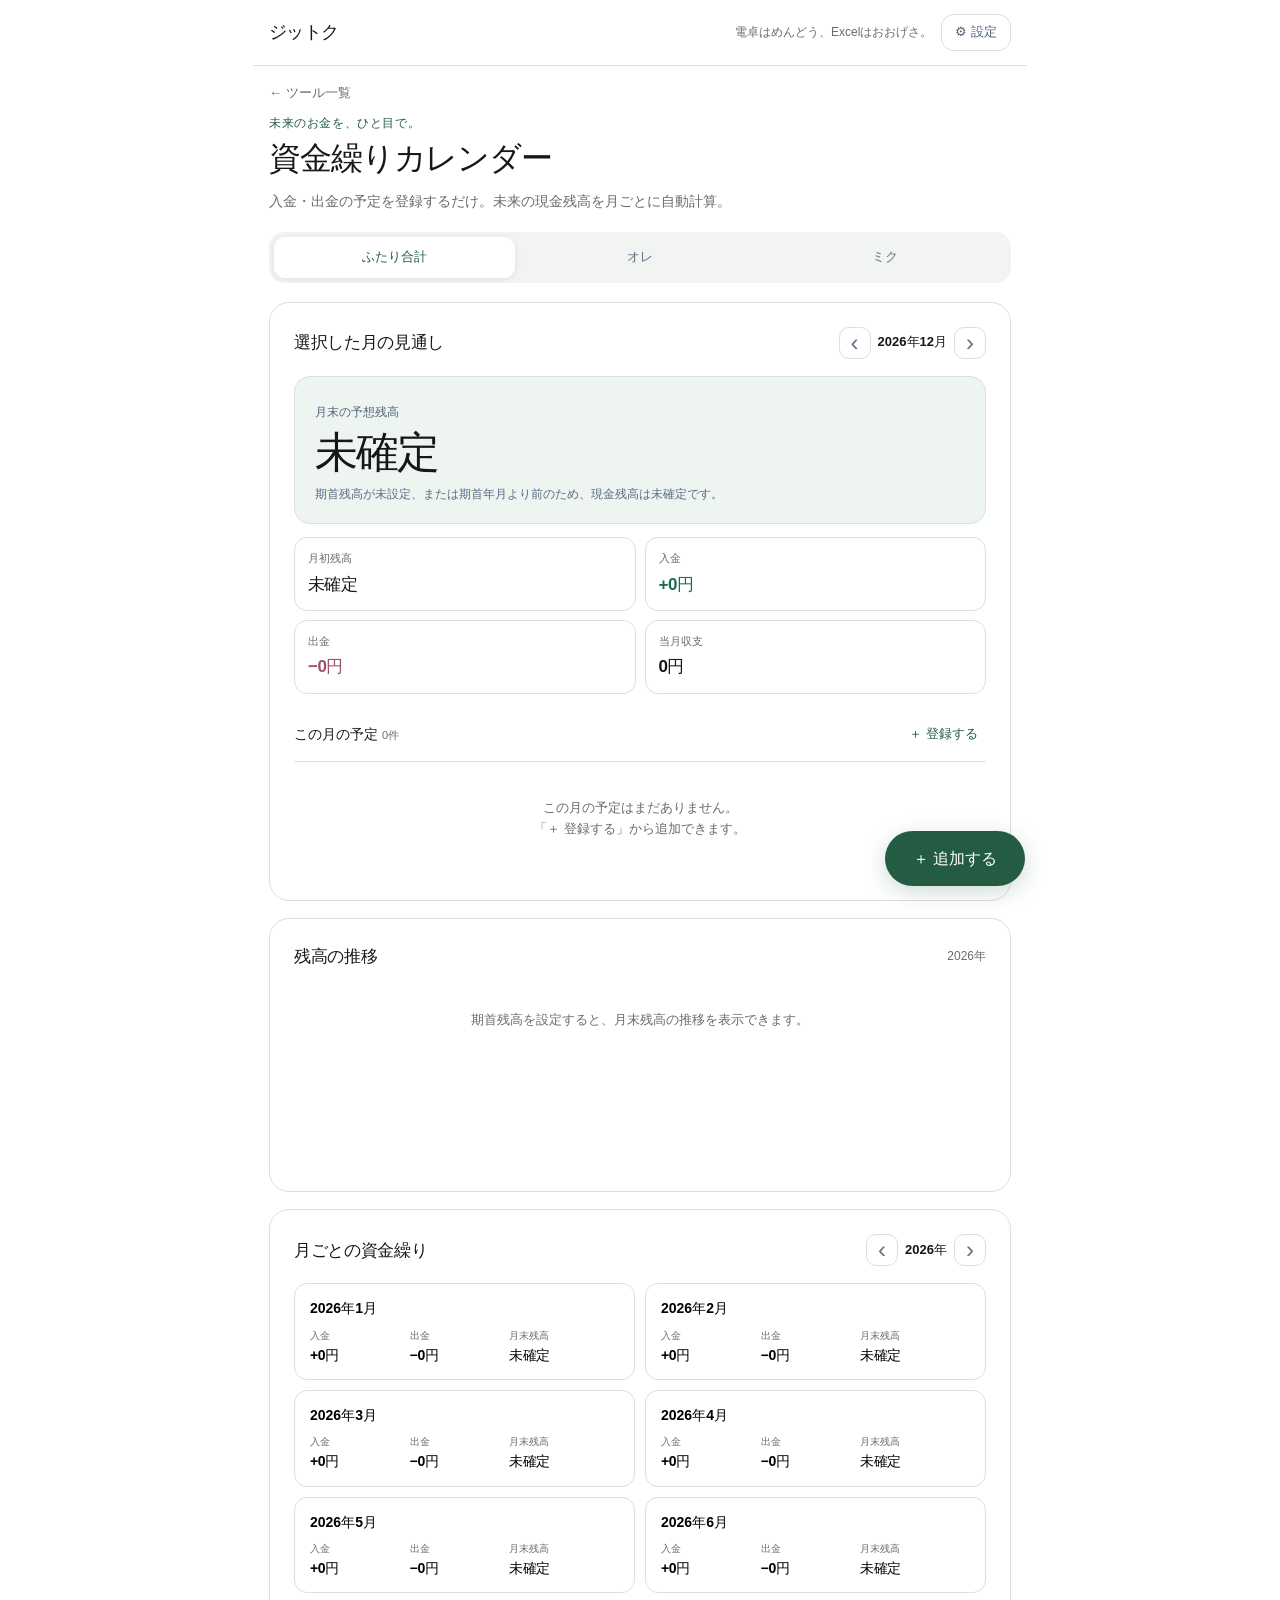
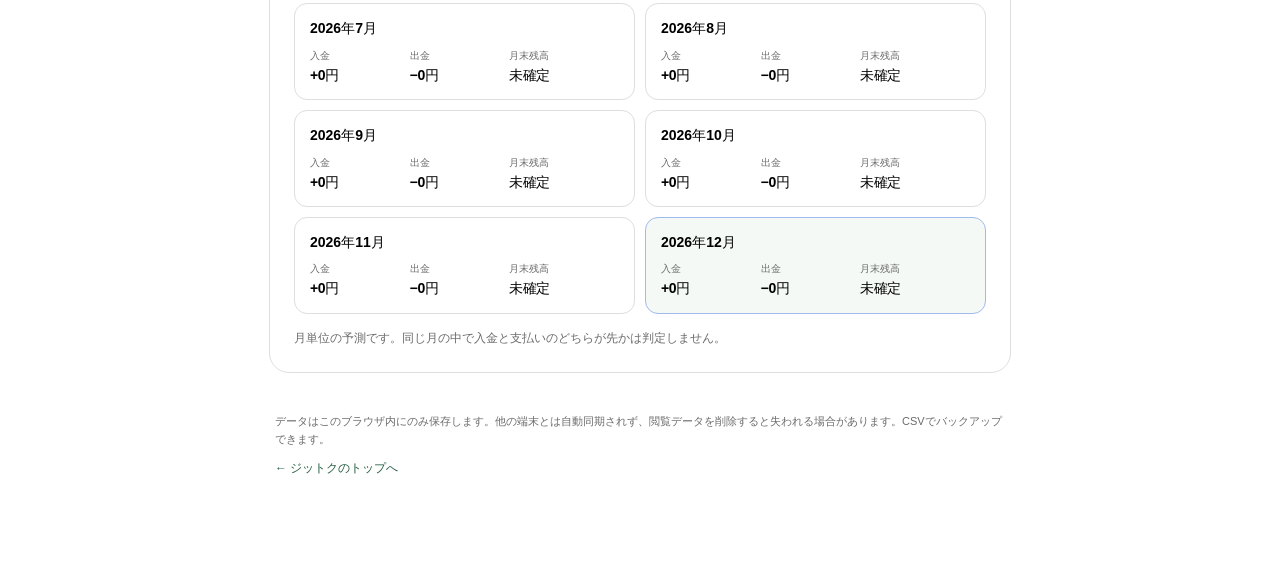
==== cashflow-calendar/index.html @ 723bfe19 "Add mobile-first monthly cashflow calendar with recurring entries and CSV backup" ====
<!doctype html>
<html lang="ja">
<head>
  <meta charset="utf-8">
  <meta name="viewport" content="width=device-width, initial-scale=1, viewport-fit=cover">
  <meta name="theme-color" content="#ffffff">
  <meta name="robots" content="index,follow">
  <meta name="description" content="入金・出金の予定を登録するだけ。未来の現金残高を月ごとに自動計算。">
  <title>資金繰りカレンダー | ジットク</title>
  <link rel="stylesheet" href="./assets/style.css">
  <script type="module" src="./src/app.mjs"></script>
</head>
<body>
  <div class="app-shell">
    <header class="header">
      <a class="brand" href="../" aria-label="ジットクのトップへ">ジットク</a>
      <div class="header-links"><span class="tagline">電卓はめんどう、Excelはおおげさ。</span><button class="subtle-button" type="button" id="open-settings" aria-label="設定とデータ管理を開く">⚙ 設定</button></div>
    </header>
    <main>
      <a class="back-to-tools" href="../">← ツール一覧</a>
      <div class="intro"><div class="eyebrow">未来のお金を、ひと目で。</div><h1>資金繰りカレンダー</h1><p>入金・出金の予定を登録するだけ。未来の現金残高を月ごとに自動計算。</p></div>
      <div class="scope-picker" role="group" aria-label="表示する対象者">
        <button type="button" class="scope active" data-scope="all" aria-pressed="true">ふたり合計</button>
        <button type="button" class="scope" data-scope="0" aria-pressed="false" id="scope-person-0">オレ</button>
        <button type="button" class="scope" data-scope="1" aria-pressed="false" id="scope-person-1">ミク</button>
      </div>
      <section class="section focus" aria-label="月別キャッシュフロー">
        <div class="section-heading"><h2>選択した月の見通し</h2><div class="month-nav"><button type="button" class="nav-icon" id="prev-month" aria-label="前月">‹</button><span id="focus-month-label" class="month-title">--</span><button type="button" class="nav-icon" id="next-month" aria-label="翌月">›</button></div></div>
        <div id="notice" aria-live="polite" class="notice" hidden></div>
        <div class="balance-card"><span class="small-label">月末の予想残高</span><div id="focus-closing" class="big-number">未確定</div><div id="focus-status" class="balance-message">期首残高を設定すると、ここに予測が表示されます。</div></div>
        <div class="stats-grid"><div class="stat"><span>月初残高</span><strong id="focus-opening">未確定</strong></div><div class="stat"><span>入金</span><strong id="focus-income" class="positive">0円</strong></div><div class="stat"><span>出金</span><strong id="focus-expense" class="expense">0円</strong></div><div class="stat"><span>当月収支</span><strong id="focus-net">0円</strong></div></div>
        <div class="entries-head"><h3>この月の予定 <small id="entry-count"></small></h3><button type="button" id="add-inline" class="inline-action">＋ 登録する</button></div>
        <div id="entry-list" class="entry-list"></div>
      </section>
      <section class="section chart-section" aria-labelledby="trend-title">
        <div class="section-heading"><h2 id="trend-title">残高の推移</h2><span id="chart-year" class="muted"></span></div>
        <div id="chart" class="chart" role="img" aria-label="月末残高の推移"></div>
        <div id="chart-message" class="chart-message"></div>
      </section>
      <section class="section" aria-labelledby="calendar-title">
        <div class="section-heading"><h2 id="calendar-title">月ごとの資金繰り</h2><div class="year-nav"><button type="button" class="nav-icon" id="prev-year" aria-label="前年">‹</button><span id="year-label">--年</span><button type="button" class="nav-icon" id="next-year" aria-label="翌年">›</button></div></div>
        <div id="calendar-list" class="calendar-list"></div>
        <p class="footnote">月単位の予測です。同じ月の中で入金と支払いのどちらが先かは判定しません。</p>
      </section>
      <footer class="footer"><p>データはこのブラウザ内にのみ保存します。他の端末とは自動同期されず、閲覧データを削除すると失われる場合があります。CSVでバックアップできます。</p><a href="../">← ジットクのトップへ</a></footer>
    </main>
  </div>
  <button id="add-fab" class="fab" type="button">＋ 追加する</button>

  <dialog id="entry-dialog" class="sheet" aria-labelledby="entry-dialog-title">
    <form id="entry-form" novalidate>
      <div class="dialog-head"><h2 id="entry-dialog-title">予定を追加</h2><button class="close" type="button" data-close="entry-dialog" aria-label="閉じる">✕</button></div>
      <div class="dialog-content">
        <label class="field-label">対象者</label><div class="toggle-group" role="group" aria-label="対象者"><button type="button" id="entry-person-0" class="toggle selected" data-person="0">オレ</button><button type="button" id="entry-person-1" class="toggle" data-person="1">ミク</button></div>
        <label class="field-label">入金・出金</label><div class="toggle-group" role="group" aria-label="入金または出金"><button type="button" class="toggle selected" data-sign="+">＋ 入金</button><button type="button" class="toggle" data-sign="-">－ 出金</button></div>
        <label class="field-label" for="entry-amount">金額</label><div class="money-input"><input id="entry-amount" name="amount" type="text" inputmode="numeric" autocomplete="off" placeholder="300000" required aria-describedby="amount-hint"><span>円</span></div><div class="hint" id="amount-hint">円単位で入力（カンマなしでもOK）</div>
        <label class="field-label" for="entry-name">名称</label><input id="entry-name" name="name" type="text" maxlength="100" placeholder="給与、家賃、式場代など" autocomplete="off" required>
        <label class="field-label" for="entry-month">開始年月</label><input id="entry-month" name="month" type="month" required>
        <div class="repeat-switch"><div><strong>毎月繰り返す</strong><div class="hint">給与や家賃などに</div></div><label class="switch"><input id="entry-repeat" type="checkbox"><span class="switch-track"></span></label></div>
        <div id="repeat-end-field" hidden><label class="field-label" for="entry-end">終了年月</label><input type="month" id="entry-end" name="end"></div>
        <p id="entry-error" class="form-error" role="alert" hidden></p>
      </div>
      <div class="dialog-foot"><button id="entry-delete" type="button" class="danger-link" hidden>削除</button><button type="submit" class="primary">登録する</button></div>
    </form>
  </dialog>

  <dialog id="settings-dialog" class="sheet" aria-labelledby="settings-dialog-title">
    <form id="settings-form" novalidate>
      <div class="dialog-head"><h2 id="settings-dialog-title">設定・データ管理</h2><button class="close" type="button" data-close="settings-dialog" aria-label="閉じる">✕</button></div>
      <div class="dialog-content">
        <h3 class="settings-heading">対象者の名前</h3><div class="two-cols"><div><label class="field-label" for="setting-name-0">対象者 1</label><input id="setting-name-0" maxlength="30" required></div><div><label class="field-label" for="setting-name-1">対象者 2</label><input id="setting-name-1" maxlength="30" required></div></div>
        <h3 class="settings-heading">期首現金残高</h3><p class="hint">その月の取引が始まる前にある現金残高です。未入力でも収支は計算できます。</p>
        <div class="opening-row"><h4 id="setting-person-title-0">オレ</h4><div class="two-cols"><div><label class="field-label" for="setting-month-0">期首年月</label><input id="setting-month-0" type="month"></div><div><label class="field-label" for="setting-amount-0">期首残高（円）</label><input id="setting-amount-0" type="text" inputmode="numeric" placeholder="例：500000"></div></div></div>
        <div class="opening-row"><h4 id="setting-person-title-1">ミク</h4><div class="two-cols"><div><label class="field-label" for="setting-month-1">期首年月</label><input id="setting-month-1" type="month"></div><div><label class="field-label" for="setting-amount-1">期首残高（円）</label><input id="setting-amount-1" type="text" inputmode="numeric" placeholder="例：200000"></div></div></div>
        <p id="settings-error" class="form-error" role="alert" hidden></p>
        <h3 class="settings-heading">バックアップ</h3><div class="data-actions"><button id="export-btn" type="button" class="outline-button">CSVを書き出す</button><button id="import-btn" type="button" class="outline-button">CSVを読み込む</button><input id="import-file" type="file" accept=".csv,text/csv" hidden></div><p class="hint">書き出したCSVには定期設定・期首残高・名前も含まれます。取り込み時は既存データを置き換えます。</p>
        <button id="clear-all" type="button" class="danger-link clear-all">すべてのデータを削除</button>
      </div>
      <div class="dialog-foot"><button class="primary" type="submit">設定を保存</button></div>
    </form>
  </dialog>
  <div id="toast" class="toast" role="status" aria-live="polite" hidden></div>
</body>
</html>
---- cashflow-calendar/assets/style.css ----
:root{color-scheme:light;--bg:#fff;--paper:#fff;--ink:#171717;--muted:#6b6b6b;--line:#dedede;--brand:#245c43;--blue:#eef5f0;--green:#176d56;--red:#c03942;--redbg:#fff1f0;--shadow:0 5px 20px rgba(25,42,76,.045);font-family:-apple-system,BlinkMacSystemFont,"Hiragino Kaku Gothic ProN","Noto Sans JP",Meiryo,sans-serif;font-synthesis:none}*{box-sizing:border-box}html{scroll-behavior:smooth}body{margin:0;background:var(--bg);color:var(--ink);font-size:15px;line-height:1.6}button,input{font:inherit}button{cursor:pointer}button:focus-visible,input:focus-visible,a:focus-visible{outline:3px solid #9cb6ef;outline-offset:3px}button:disabled{opacity:.4;cursor:not-allowed}button,input{touch-action:manipulation}a{color:var(--brand);text-decoration:none}.app-shell{max-width:790px;margin:0 auto;padding:0 16px 112px}.header{display:flex;align-items:center;justify-content:space-between;padding:17px 0 12px}.brand{display:flex;align-items:center;gap:8px;color:var(--ink);font-weight:800;font-size:17px;letter-spacing:.035em}.brand-mark{background:var(--brand);color:#fff;display:inline-grid;place-items:center;border-radius:11px;width:31px;height:31px;font-size:17px}.subtle-button{border:1px solid var(--line);background:var(--paper);color:#52617b;padding:7px 13px;border-radius:13px;font-size:13px}.intro{padding:15px 0 20px}.intro h1{font-size:clamp(23px,5vw,32px);letter-spacing:-.035em;line-height:1.3;margin:5px 0 10px}.intro p{font-size:14px;color:var(--muted);margin:0}.eyebrow{color:var(--brand);font-weight:800;font-size:12px;letter-spacing:.05em}.scope-picker{display:flex;gap:4px;background:#f2f4f2;padding:5px;border-radius:15px;margin-bottom:19px}.scope{flex:1;min-width:0;border:0;background:transparent;color:#657086;border-radius:11px;padding:10px 4px;font-size:13px;font-weight:700}.scope.active{background:#fff;box-shadow:0 1px 6px rgba(30,55,85,.10);color:var(--brand)}.section{background:var(--paper);border:1px solid var(--line);border-radius:20px;padding:20px;margin-bottom:17px;box-shadow:var(--shadow)}.section-heading{display:flex;align-items:center;justify-content:space-between;gap:7px;margin-bottom:17px}.section h2{margin:0;font-size:17px;font-weight:800;letter-spacing:-.02em}.section h3{margin:0;font-size:14px}.month-nav,.year-nav{display:flex;align-items:center;gap:7px;white-space:nowrap}.month-title,.year-nav>span{font-size:13px;font-weight:800;font-variant-numeric:tabular-nums}.nav-icon{border:1px solid var(--line);border-radius:10px;background:#fff;width:32px;height:32px;display:grid;place-items:center;font-size:24px;color:#637185;line-height:1}.balance-card{background:#eef5f0;border-radius:16px;padding:22px 20px 19px;margin-bottom:13px;min-height:142px}.balance-card.negative{background:var(--redbg)}.balance-card.negative .big-number{color:var(--red)}.small-label{font-size:12px;color:#51647e;font-weight:700}.big-number{font-size:clamp(30px,6.8vw,43px);font-weight:850;letter-spacing:-.045em;line-height:1.35;overflow-wrap:anywhere;font-variant-numeric:tabular-nums}.balance-message{font-size:12px;color:#5a6a85;margin-top:4px}.balance-card.negative .balance-message{color:#a83c42}.stats-grid{display:grid;grid-template-columns:repeat(2,1fr);gap:9px;margin-bottom:20px}.stat{border:1px solid var(--line);border-radius:13px;padding:12px 13px;min-width:0}.stat span{display:block;color:var(--muted);font-size:11px;margin-bottom:3px}.stat strong{font-weight:800;font-size:17px;letter-spacing:-.03em;overflow-wrap:anywhere;font-variant-numeric:tabular-nums}.positive{color:var(--green)}.expense{color:#9a5264}.entries-head{display:flex;justify-content:space-between;align-items:center;padding:2px 0 9px;border-bottom:1px solid var(--line)}.entries-head small{font-size:11px;font-weight:400;color:var(--muted)}.inline-action{border:0;background:none;color:var(--brand);font-size:13px;font-weight:800;padding:8px}.entry-item{display:flex;align-items:center;justify-content:space-between;gap:10px;width:100%;border:0;border-bottom:1px solid #eff2f6;background:#fff;text-align:left;padding:13px 2px;min-height:64px}.entry-item:last-child{border-bottom:0}.entry-main{display:block;min-width:0}.entry-title{display:block;font-weight:650;overflow-wrap:anywhere}.entry-meta{display:block;color:var(--muted);font-size:11px}.entry-amount{flex-shrink:0;font-weight:800;font-size:15px;font-variant-numeric:tabular-nums}.entry-amount.income{color:var(--green)}.entry-amount.out{color:var(--red)}.empty{text-align:center;padding:23px 5px;font-size:13px;color:var(--muted)}.muted{font-size:12px;color:var(--muted)}.chart{width:100%;min-height:180px}.chart svg{display:block;width:100%;height:auto;overflow:visible}.chart-message{color:var(--muted);font-size:12px}.chart-message.warning{color:var(--red);font-weight:800}.calendar-list{display:grid;grid-template-columns:1fr;gap:10px}.month-card{border:1px solid var(--line);background:#fff;border-radius:13px;padding:13px 15px;width:100%;text-align:left;min-width:0;display:block}.month-card.current{border-color:#a2b9ee;background:#f4f9f6}.month-card.shortage{border-color:#e3a4aa;background:var(--redbg)}.month-card-top{display:flex;align-items:center;justify-content:space-between;margin-bottom:8px}.month-card strong{font-size:14px}.shortage-flag{font-size:11px;color:var(--red);font-weight:800}.month-card-grid{display:grid;grid-template-columns:1fr 1fr 1.2fr;gap:8px}.month-card-grid span{font-size:10px;color:var(--muted);display:block}.month-card-grid b{display:block;font-size:13px;letter-spacing:-.025em;font-variant-numeric:tabular-nums;overflow-wrap:anywhere}.month-card.shortage .balance-amt{color:var(--red)}.footnote{font-size:11px;color:var(--muted);margin:15px 0 0}.footer{font-size:11px;color:var(--muted);padding:12px 6px}.footer a{font-size:12px}.fab{position:fixed;bottom:calc(14px + env(safe-area-inset-bottom));right:max(16px,calc((100vw - 770px)/2));background:var(--brand);color:#fff;border:none;border-radius:99px;min-height:55px;padding:0 28px;box-shadow:0 6px 22px rgba(36,92,67,.22);font-weight:800;font-size:16px;z-index:5}.notice{background:#fff3e4;border:1px solid #efcc91;border-radius:10px;padding:10px 12px;color:#815117;font-size:12px;margin-bottom:12px}.notice[hidden],.form-error[hidden],.toast[hidden],#repeat-end-field[hidden]{display:none!important}dialog{border:0;outline:0;padding:0;max-width:100%}dialog::backdrop{background:rgba(17,32,57,.52)}.sheet{width:min(520px,100%);max-height:min(91dvh,900px);border-radius:22px;box-shadow:0 15px 80px rgba(10,25,40,.2);overflow:hidden}.sheet form{display:flex;flex-direction:column;max-height:min(91dvh,900px)}.dialog-head,.dialog-foot{padding:16px 19px;background:#fff;flex-shrink:0}.dialog-head{display:flex;align-items:center;justify-content:space-between;border-bottom:1px solid var(--line)}.dialog-head h2{font-size:18px;margin:0}.close{border:none;background:#f1f3f8;border-radius:99px;width:33px;height:33px;color:#52627a}.dialog-content{padding:15px 19px 26px;overflow:auto;overscroll-behavior:contain}.field-label{display:block;font-size:12px;color:#56647e;font-weight:800;margin:13px 0 6px}.dialog-content> .field-label:first-child{margin-top:1px}input:not([type=checkbox]):not([type=file]){width:100%;border:1px solid #cfd7e4;border-radius:11px;min-height:47px;padding:10px 12px;background:#fff;color:var(--ink);font-size:16px;min-width:0}input:focus{border-color:var(--brand)}.toggle-group{display:flex;gap:8px}.toggle{flex:1;border:1px solid #dbe1ea;background:#fff;border-radius:11px;padding:11px;color:#58667b;font-weight:800}.toggle.selected{border-color:#92abe1;background:#eef5f0;color:var(--brand)}.money-input{position:relative}.money-input input{padding-right:40px!important}.money-input span{position:absolute;right:13px;top:10px;color:#8090a4}.hint{font-size:11px;color:#7d889c;margin:3px 0 6px}.repeat-switch{display:flex;align-items:center;justify-content:space-between;margin-top:18px;border-top:1px solid var(--line);padding-top:17px}.repeat-switch strong{font-size:14px}.switch{position:relative;display:inline-flex;align-items:center;cursor:pointer}.switch input{position:absolute;opacity:0;width:46px;height:26px}.switch-track{display:block;width:47px;height:28px;border-radius:99px;background:#bcc6d4;transition:.2s;position:relative}.switch-track:after{content:"";position:absolute;top:3px;left:3px;background:#fff;width:22px;height:22px;border-radius:50%;transition:.2s}.switch input:checked+.switch-track{background:var(--brand)}.switch input:checked+.switch-track:after{transform:translateX(19px)}.switch input:focus-visible+.switch-track{outline:3px solid #9cb6ef}.dialog-foot{border-top:1px solid var(--line);display:flex;gap:14px;align-items:center;justify-content:flex-end}.primary{min-height:48px;border:0;border-radius:12px;background:var(--brand);color:#fff;font-weight:800;padding:12px 24px;flex:1}.danger-link{background:none;border:0;padding:10px;color:var(--red);font-size:13px}.form-error{border:1px solid #f3b7b9;background:var(--redbg);color:#a82b36;border-radius:10px;padding:9px 10px;font-size:12px}.settings-heading{font-size:15px;margin:22px 0 8px;padding-bottom:6px;border-bottom:1px solid var(--line)}.settings-heading:first-child{margin-top:5px}.two-cols{display:grid;grid-template-columns:1fr 1fr;gap:10px}.opening-row{padding:10px 0 16px;border-bottom:1px solid var(--line)}.opening-row h4{margin:0;font-size:13px}.opening-row .field-label{font-size:11px}.data-actions{display:flex;gap:8px}.outline-button{flex:1;border:1px solid #c6d3e8;background:#f4f9f6;color:var(--brand);min-height:44px;border-radius:11px;font-size:12px;font-weight:700}.clear-all{margin:16px 0 0;border-top:1px solid var(--line);width:100%;text-align:left}.toast{position:fixed;bottom:calc(83px + env(safe-area-inset-bottom));left:50%;transform:translateX(-50%);z-index:30;background:#27384f;color:#fff;max-width:calc(100% - 30px);width:max-content;padding:11px 17px;border-radius:12px;box-shadow:0 8px 30px #17243d44;font-size:13px}.chart line{stroke:#e7ecf2;stroke-width:1}.chart text{font:11px -apple-system,BlinkMacSystemFont,sans-serif;fill:#78849a}.chart .path{stroke:var(--brand);stroke-width:2.8;fill:none;stroke-linecap:round;stroke-linejoin:round}.chart circle{fill:var(--brand)}.chart .zero{stroke:#c17e83;stroke-dasharray:4 3}.chart .neg-point{fill:var(--red)}@media(min-width:680px){.calendar-list{grid-template-columns:repeat(2,1fr)}.app-shell{padding:0 24px 90px}.section{padding:24px}.month-card-grid b{font-size:14px}.fab{right:max(24px,calc((100vw - 770px)/2))}}@media(max-width:540px){.sheet{position:fixed;inset:auto 0 0!important;margin:0;width:100%;border-radius:23px 23px 0 0;max-height:92dvh}.sheet form{max-height:92dvh}.sheet .dialog-foot{padding-bottom:calc(14px + env(safe-area-inset-bottom))}.section{padding:16px}.intro{padding-top:9px}.intro h1{font-size:24px}.data-actions{flex-wrap:wrap}.month-card-grid{gap:5px}.month-card-grid b{font-size:12px}}@media(prefers-reduced-motion:reduce){html{scroll-behavior:auto}.switch-track,.switch-track:after{transition:none}}

/* ジットク既存ページの配色・ヘッダーに合わせる */
.header{border-bottom:1px solid var(--line);margin:0 -16px;padding:14px 16px;min-height:58px}.brand-mark{display:none}.brand{font-size:18px;letter-spacing:-.04em}.header .tagline{font-size:12px;color:var(--muted);white-space:nowrap}.header-links{display:flex;align-items:center;gap:9px}.back-to-tools{display:inline-block;margin-top:17px;font-size:13px;color:var(--muted)}.intro{padding-top:10px}.balance-card{border:1px solid #d4e3da}.section{box-shadow:none}.footnote{font-size:12px}.fab{background:var(--brand)}@media(max-width:390px){.header .tagline{display:none}}
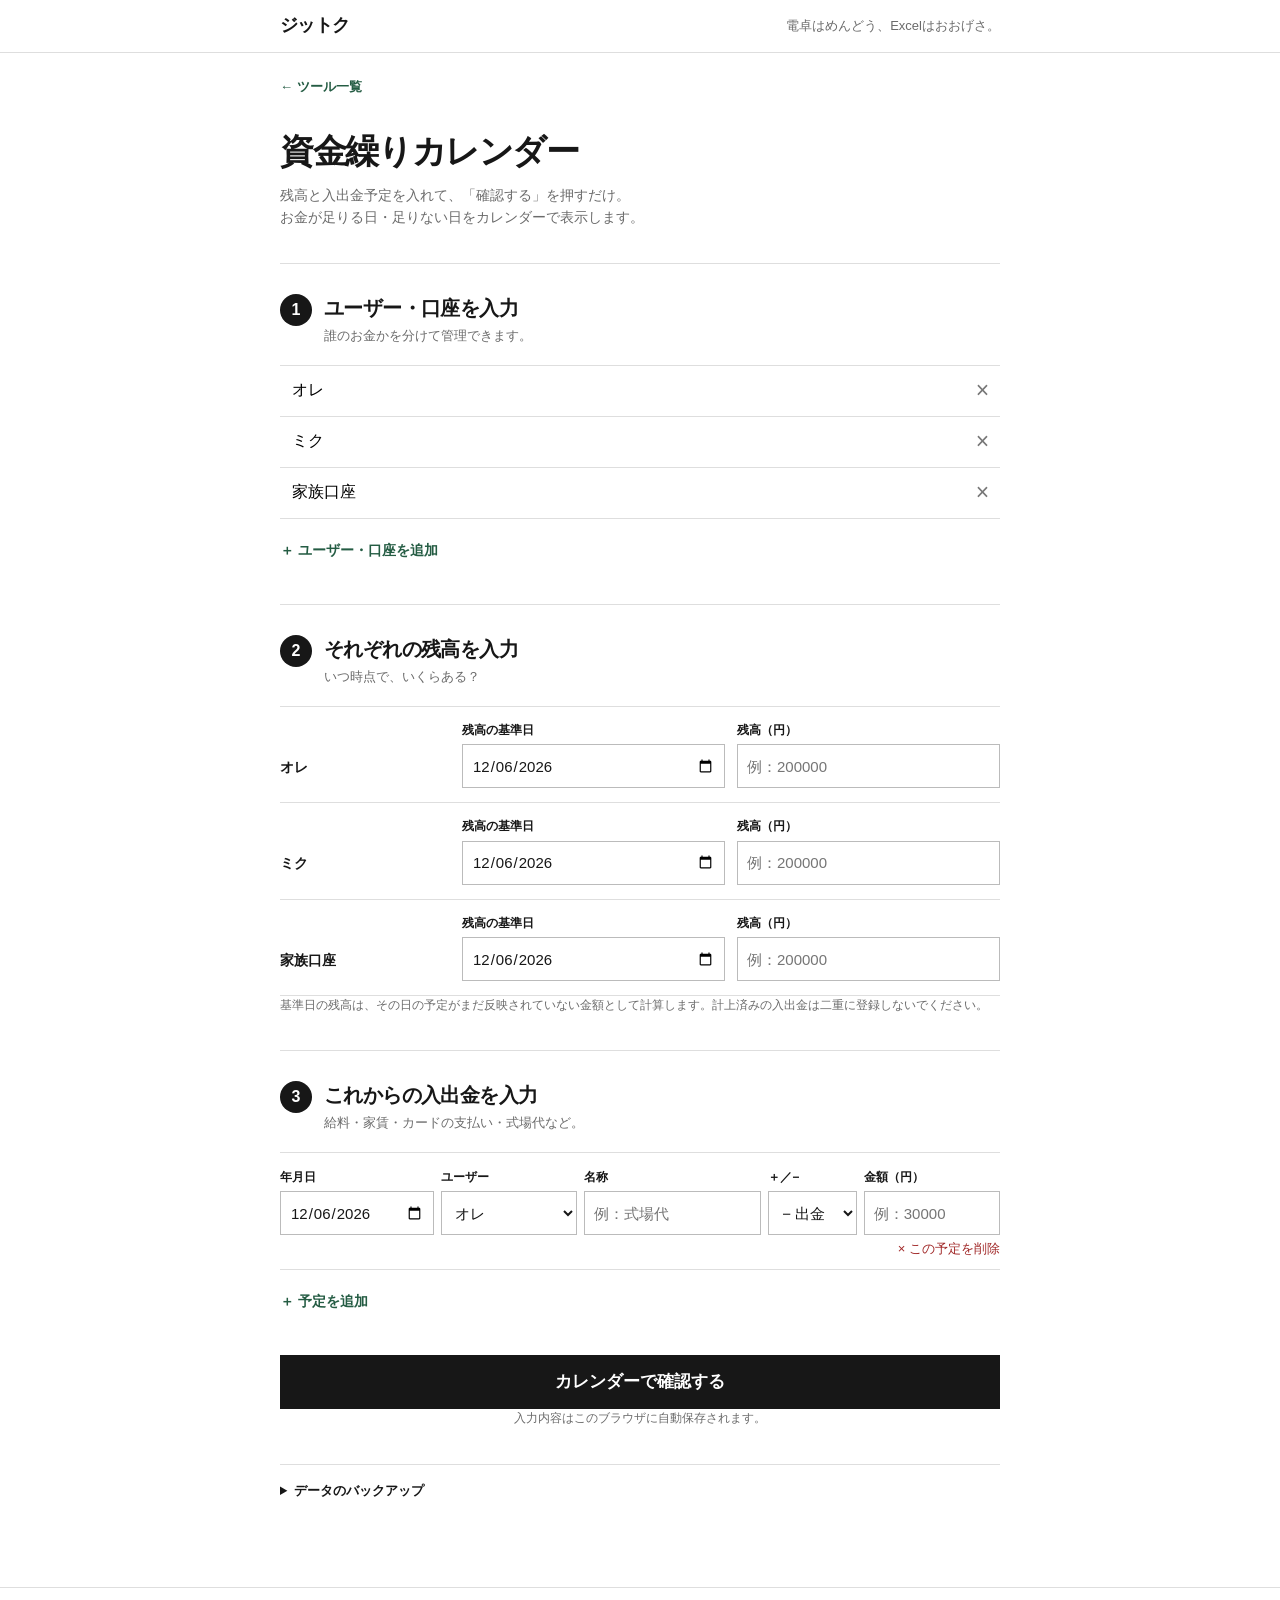
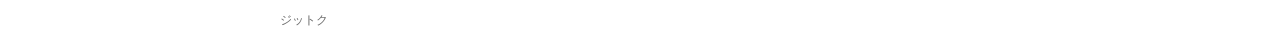
==== commit 73d1a0ab: "Simplify cashflow calendar into dated input form and daily balance calendar" ====
--- a/cashflow-calendar/index.html
+++ b/cashflow-calendar/index.html
@@ -2,83 +2,72 @@
 <html lang="ja">
 <head>
   <meta charset="utf-8">
-  <meta name="viewport" content="width=device-width, initial-scale=1, viewport-fit=cover">
+  <meta name="viewport" content="width=device-width,initial-scale=1,viewport-fit=cover">
   <meta name="theme-color" content="#ffffff">
   <meta name="robots" content="index,follow">
-  <meta name="description" content="入金・出金の予定を登録するだけ。未来の現金残高を月ごとに自動計算。">
-  <title>資金繰りカレンダー | ジットク</title>
+  <meta name="description" content="人・口座ごとの残高と入出金予定を入力するだけ。日付ごとの資金繰りをカレンダーで簡単に確認。">
+  <title>資金繰りカレンダー｜毎日の残高と不足額を確認｜ジットク</title>
+  <link rel="stylesheet" href="../styles.css">
   <link rel="stylesheet" href="./assets/style.css">
   <script type="module" src="./src/app.mjs"></script>
 </head>
 <body>
-  <div class="app-shell">
-    <header class="header">
-      <a class="brand" href="../" aria-label="ジットクのトップへ">ジットク</a>
-      <div class="header-links"><span class="tagline">電卓はめんどう、Excelはおおげさ。</span><button class="subtle-button" type="button" id="open-settings" aria-label="設定とデータ管理を開く">⚙ 設定</button></div>
-    </header>
-    <main>
-      <a class="back-to-tools" href="../">← ツール一覧</a>
-      <div class="intro"><div class="eyebrow">未来のお金を、ひと目で。</div><h1>資金繰りカレンダー</h1><p>入金・出金の予定を登録するだけ。未来の現金残高を月ごとに自動計算。</p></div>
-      <div class="scope-picker" role="group" aria-label="表示する対象者">
-        <button type="button" class="scope active" data-scope="all" aria-pressed="true">ふたり合計</button>
-        <button type="button" class="scope" data-scope="0" aria-pressed="false" id="scope-person-0">オレ</button>
-        <button type="button" class="scope" data-scope="1" aria-pressed="false" id="scope-person-1">ミク</button>
+  <header><div class="wrap topbar"><a class="logo" href="../">ジットク</a><span>電卓はめんどう、Excelはおおげさ。</span></div></header>
+  <main class="wrap cc-page">
+    <a class="cc-back" href="../">← ツール一覧</a>
+    <div class="cc-intro">
+      <h1>資金繰りカレンダー</h1>
+      <p>残高と入出金予定を入れて、「確認する」を押すだけ。<br>お金が足りる日・足りない日をカレンダーで表示します。</p>
+    </div>
+
+    <form id="cc-form" novalidate>
+      <section class="cc-section" aria-labelledby="cc-heading-users">
+        <div class="cc-heading"><span class="cc-step" aria-hidden="true">1</span><div><h2 id="cc-heading-users">ユーザー・口座を入力</h2><p>誰のお金かを分けて管理できます。</p></div></div>
+        <div id="cc-accounts" class="cc-account-list"></div>
+        <button type="button" id="cc-add-account" class="cc-add">＋ ユーザー・口座を追加</button>
+      </section>
+
+      <section class="cc-section" aria-labelledby="cc-heading-opening">
+        <div class="cc-heading"><span class="cc-step" aria-hidden="true">2</span><div><h2 id="cc-heading-opening">それぞれの残高を入力</h2><p>いつ時点で、いくらある？</p></div></div>
+        <div id="cc-opening" class="cc-opening-list"></div>
+        <p class="cc-hint">基準日の残高は、その日の予定がまだ反映されていない金額として計算します。計上済みの入出金は二重に登録しないでください。</p>
+      </section>
+
+      <section class="cc-section" aria-labelledby="cc-heading-entries">
+        <div class="cc-heading"><span class="cc-step" aria-hidden="true">3</span><div><h2 id="cc-heading-entries">これからの入出金を入力</h2><p>給料・家賃・カードの支払い・式場代など。</p></div></div>
+        <div id="cc-entries" class="cc-entries"></div>
+        <button type="button" id="cc-add-entry" class="cc-add">＋ 予定を追加</button>
+      </section>
+
+      <p id="cc-error" class="cc-error" role="alert" hidden></p>
+      <button id="cc-check" class="cc-submit" type="submit">カレンダーで確認する</button>
+      <p class="cc-save-hint">入力内容はこのブラウザに自動保存されます。</p>
+    </form>
+
+    <section id="cc-result" class="cc-result" aria-labelledby="cc-result-heading" hidden>
+      <div class="cc-result-heading"><span class="cc-step cc-step-result" aria-hidden="true">4</span><div><h2 id="cc-result-heading">日別の資金繰り</h2><p>日付を押すと、金額の詳細が見られます。</p></div></div>
+      <div class="cc-result-controls">
+        <label class="cc-scope-label"><span>表示対象</span><select id="cc-scope" aria-label="表示するユーザー・口座"><option value="all">全体合計</option></select></label>
+        <div class="cc-month-group" aria-label="表示する月">
+          <button type="button" id="cc-prev" aria-label="前の月">‹</button>
+          <input type="month" id="cc-month" aria-label="カレンダーの表示年月" min="1900-01" max="2200-12">
+          <button type="button" id="cc-next" aria-label="次の月">›</button>
+        </div>
       </div>
-      <section class="section focus" aria-label="月別キャッシュフロー">
-        <div class="section-heading"><h2>選択した月の見通し</h2><div class="month-nav"><button type="button" class="nav-icon" id="prev-month" aria-label="前月">‹</button><span id="focus-month-label" class="month-title">--</span><button type="button" class="nav-icon" id="next-month" aria-label="翌月">›</button></div></div>
-        <div id="notice" aria-live="polite" class="notice" hidden></div>
-        <div class="balance-card"><span class="small-label">月末の予想残高</span><div id="focus-closing" class="big-number">未確定</div><div id="focus-status" class="balance-message">期首残高を設定すると、ここに予測が表示されます。</div></div>
-        <div class="stats-grid"><div class="stat"><span>月初残高</span><strong id="focus-opening">未確定</strong></div><div class="stat"><span>入金</span><strong id="focus-income" class="positive">0円</strong></div><div class="stat"><span>出金</span><strong id="focus-expense" class="expense">0円</strong></div><div class="stat"><span>当月収支</span><strong id="focus-net">0円</strong></div></div>
-        <div class="entries-head"><h3>この月の予定 <small id="entry-count"></small></h3><button type="button" id="add-inline" class="inline-action">＋ 登録する</button></div>
-        <div id="entry-list" class="entry-list"></div>
-      </section>
-      <section class="section chart-section" aria-labelledby="trend-title">
-        <div class="section-heading"><h2 id="trend-title">残高の推移</h2><span id="chart-year" class="muted"></span></div>
-        <div id="chart" class="chart" role="img" aria-label="月末残高の推移"></div>
-        <div id="chart-message" class="chart-message"></div>
-      </section>
-      <section class="section" aria-labelledby="calendar-title">
-        <div class="section-heading"><h2 id="calendar-title">月ごとの資金繰り</h2><div class="year-nav"><button type="button" class="nav-icon" id="prev-year" aria-label="前年">‹</button><span id="year-label">--年</span><button type="button" class="nav-icon" id="next-year" aria-label="翌年">›</button></div></div>
-        <div id="calendar-list" class="calendar-list"></div>
-        <p class="footnote">月単位の予測です。同じ月の中で入金と支払いのどちらが先かは判定しません。</p>
-      </section>
-      <footer class="footer"><p>データはこのブラウザ内にのみ保存します。他の端末とは自動同期されず、閲覧データを削除すると失われる場合があります。CSVでバックアップできます。</p><a href="../">← ジットクのトップへ</a></footer>
-    </main>
-  </div>
-  <button id="add-fab" class="fab" type="button">＋ 追加する</button>
+      <div id="cc-month-message" class="cc-month-message" role="status" aria-live="polite"></div>
+      <div class="cc-weekdays" aria-hidden="true"><span>日</span><span>月</span><span>火</span><span>水</span><span>木</span><span>金</span><span>土</span></div>
+      <div id="cc-calendar" class="cc-calendar" role="group" aria-label="日別残高カレンダー"></div>
+      <p class="cc-hint cc-calendar-hint">緑＝残高0円以上／赤＝残高不足。カレンダー内の「万・億」表記は概算です。日付を押すと正確な金額が表示されます。</p>
+      <div id="cc-day-detail" class="cc-day-detail" aria-live="polite"></div>
+    </section>
 
-  <dialog id="entry-dialog" class="sheet" aria-labelledby="entry-dialog-title">
-    <form id="entry-form" novalidate>
-      <div class="dialog-head"><h2 id="entry-dialog-title">予定を追加</h2><button class="close" type="button" data-close="entry-dialog" aria-label="閉じる">✕</button></div>
-      <div class="dialog-content">
-        <label class="field-label">対象者</label><div class="toggle-group" role="group" aria-label="対象者"><button type="button" id="entry-person-0" class="toggle selected" data-person="0">オレ</button><button type="button" id="entry-person-1" class="toggle" data-person="1">ミク</button></div>
-        <label class="field-label">入金・出金</label><div class="toggle-group" role="group" aria-label="入金または出金"><button type="button" class="toggle selected" data-sign="+">＋ 入金</button><button type="button" class="toggle" data-sign="-">－ 出金</button></div>
-        <label class="field-label" for="entry-amount">金額</label><div class="money-input"><input id="entry-amount" name="amount" type="text" inputmode="numeric" autocomplete="off" placeholder="300000" required aria-describedby="amount-hint"><span>円</span></div><div class="hint" id="amount-hint">円単位で入力（カンマなしでもOK）</div>
-        <label class="field-label" for="entry-name">名称</label><input id="entry-name" name="name" type="text" maxlength="100" placeholder="給与、家賃、式場代など" autocomplete="off" required>
-        <label class="field-label" for="entry-month">開始年月</label><input id="entry-month" name="month" type="month" required>
-        <div class="repeat-switch"><div><strong>毎月繰り返す</strong><div class="hint">給与や家賃などに</div></div><label class="switch"><input id="entry-repeat" type="checkbox"><span class="switch-track"></span></label></div>
-        <div id="repeat-end-field" hidden><label class="field-label" for="entry-end">終了年月</label><input type="month" id="entry-end" name="end"></div>
-        <p id="entry-error" class="form-error" role="alert" hidden></p>
-      </div>
-      <div class="dialog-foot"><button id="entry-delete" type="button" class="danger-link" hidden>削除</button><button type="submit" class="primary">登録する</button></div>
-    </form>
-  </dialog>
-
-  <dialog id="settings-dialog" class="sheet" aria-labelledby="settings-dialog-title">
-    <form id="settings-form" novalidate>
-      <div class="dialog-head"><h2 id="settings-dialog-title">設定・データ管理</h2><button class="close" type="button" data-close="settings-dialog" aria-label="閉じる">✕</button></div>
-      <div class="dialog-content">
-        <h3 class="settings-heading">対象者の名前</h3><div class="two-cols"><div><label class="field-label" for="setting-name-0">対象者 1</label><input id="setting-name-0" maxlength="30" required></div><div><label class="field-label" for="setting-name-1">対象者 2</label><input id="setting-name-1" maxlength="30" required></div></div>
-        <h3 class="settings-heading">期首現金残高</h3><p class="hint">その月の取引が始まる前にある現金残高です。未入力でも収支は計算できます。</p>
-        <div class="opening-row"><h4 id="setting-person-title-0">オレ</h4><div class="two-cols"><div><label class="field-label" for="setting-month-0">期首年月</label><input id="setting-month-0" type="month"></div><div><label class="field-label" for="setting-amount-0">期首残高（円）</label><input id="setting-amount-0" type="text" inputmode="numeric" placeholder="例：500000"></div></div></div>
-        <div class="opening-row"><h4 id="setting-person-title-1">ミク</h4><div class="two-cols"><div><label class="field-label" for="setting-month-1">期首年月</label><input id="setting-month-1" type="month"></div><div><label class="field-label" for="setting-amount-1">期首残高（円）</label><input id="setting-amount-1" type="text" inputmode="numeric" placeholder="例：200000"></div></div></div>
-        <p id="settings-error" class="form-error" role="alert" hidden></p>
-        <h3 class="settings-heading">バックアップ</h3><div class="data-actions"><button id="export-btn" type="button" class="outline-button">CSVを書き出す</button><button id="import-btn" type="button" class="outline-button">CSVを読み込む</button><input id="import-file" type="file" accept=".csv,text/csv" hidden></div><p class="hint">書き出したCSVには定期設定・期首残高・名前も含まれます。取り込み時は既存データを置き換えます。</p>
-        <button id="clear-all" type="button" class="danger-link clear-all">すべてのデータを削除</button>
-      </div>
-      <div class="dialog-foot"><button class="primary" type="submit">設定を保存</button></div>
-    </form>
-  </dialog>
-  <div id="toast" class="toast" role="status" aria-live="polite" hidden></div>
+    <details class="cc-backup">
+      <summary>データのバックアップ</summary>
+      <p>この端末のブラウザに保存されます。他の端末とは自動同期されません。機種変更などに備えてバックアップしてください。前の月単位版のデータは、日付情報がないため自動移行せず、旧形式のままブラウザに残しています。</p>
+      <div class="cc-backup-actions"><button type="button" id="cc-export">データを書き出す</button><button type="button" id="cc-import">データを読み込む</button><input type="file" id="cc-import-file" accept=".json,application/json" hidden></div>
+      <p id="cc-backup-note" role="status" aria-live="polite"></p>
+    </details>
+  </main>
+  <footer><div class="wrap">ジットク</div></footer>
 </body>
 </html>
--- a/styles.css
+++ b/styles.css
@@ -0,0 +1,369 @@
+:root {
+  --text: #171717;
+  --sub: #6b6b6b;
+  --line: #dedede;
+  --bg: #fff;
+  --soft: #f7f7f7;
+  --accent: #245c43;
+}
+
+* { box-sizing: border-box; }
+html { width: 100%; overflow-x: hidden; }
+body { width: 100%; overflow-x: hidden; }
+img, svg { max-width: 100%; }
+input, select, button { min-width: 0; }
+body {
+  margin: 0;
+  color: var(--text);
+  background: var(--bg);
+  font-family: -apple-system, BlinkMacSystemFont, "Segoe UI", "Noto Sans JP", sans-serif;
+  line-height: 1.55;
+}
+button, input, select { font: inherit; }
+button { cursor: pointer; }
+a { color: inherit; }
+.wrap { width: min(720px, calc(100% - 32px)); max-width: 100%; margin: 0 auto; }
+
+header { border-bottom: 1px solid var(--line); }
+.topbar {
+  min-height: 52px;
+  display: flex;
+  align-items: center;
+  justify-content: space-between;
+  gap: 16px;
+  font-size: 13px;
+  color: var(--sub);
+}
+.logo { color: var(--text); font-size: 18px; font-weight: 800; text-decoration: none; letter-spacing: -.04em; }
+
+.intro { padding: 64px 0 54px; }
+h1, h2, h3, p { margin-top: 0; }
+.intro h1 {
+  margin-bottom: 14px;
+  font-size: clamp(36px, 8vw, 58px);
+  line-height: 1.1;
+  letter-spacing: -.055em;
+}
+.intro p { margin-bottom: 0; color: var(--sub); }
+
+.tools { padding-bottom: 72px; }
+h2 { margin-bottom: 14px; font-size: 20px; letter-spacing: -.03em; }
+.tool-search { display: block; margin-bottom: 10px; }
+.tool-search input,
+.text-input,
+select {
+  width: 100%;
+  height: 44px;
+  padding: 0 11px;
+  border: 1px solid #bbb;
+  border-radius: 0;
+  outline: 0;
+  background: #fff;
+}
+.tool-search input:focus,
+.text-input:focus,
+select:focus { border-color: var(--text); }
+.tool-list { border-top: 1px solid var(--line); }
+.tool-row {
+  min-height: 54px;
+  padding: 0 4px;
+  border-bottom: 1px solid var(--line);
+  display: flex;
+  align-items: center;
+  justify-content: space-between;
+  gap: 20px;
+  text-decoration: none;
+}
+a.tool-row:hover strong,
+a.tool-row.active strong { text-decoration: underline; text-underline-offset: 3px; }
+.tool-row span { color: var(--accent); font-size: 13px; }
+.tool-row[hidden] { display: none; }
+.tool-search-empty { margin: 12px 4px 0; color: var(--sub); font-size: 13px; }
+.sr-only {
+  position: absolute;
+  width: 1px;
+  height: 1px;
+  padding: 0;
+  margin: -1px;
+  overflow: hidden;
+  clip: rect(0, 0, 0, 0);
+  white-space: nowrap;
+  border: 0;
+}
+
+.calculator { padding: 56px 0 80px; border-top: 1px solid var(--line); }
+.calculator[hidden] { display: none; }
+.section-title { margin-bottom: 28px; }
+.section-title h2 { margin-bottom: 5px; font-size: 28px; }
+.section-title p { margin-bottom: 0; color: var(--sub); font-size: 14px; }
+
+form { margin: 0; }
+label > span, .ingredients-title { font-size: 13px; font-weight: 700; }
+label > span { display: block; margin-bottom: 6px; }
+.block-field { display: block; }
+.field-grid { display: grid; gap: 12px; margin-bottom: 8px; }
+.two-col { grid-template-columns: repeat(2, 1fr); }
+
+.servings {
+  display: grid;
+  grid-template-columns: 1fr auto 1fr;
+  align-items: end;
+  gap: 12px;
+}
+.unit-input {
+  height: 46px;
+  display: flex;
+  align-items: center;
+  border: 1px solid #bbb;
+  background: #fff;
+}
+.unit-input:focus-within { border-color: var(--text); }
+.unit-input input {
+  width: 100%;
+  min-width: 0;
+  height: 100%;
+  padding: 0 11px;
+  border: 0;
+  outline: 0;
+  background: transparent;
+}
+.unit-input span { padding-right: 11px; color: var(--sub); white-space: nowrap; }
+.to { padding-bottom: 12px; color: var(--sub); }
+
+.ingredients-title {
+  margin-top: 30px;
+  margin-bottom: 8px;
+  display: flex;
+  justify-content: space-between;
+  align-items: center;
+}
+.link-button, .copy {
+  border: 0;
+  padding: 0;
+  background: transparent;
+  color: var(--accent);
+  font-weight: 700;
+}
+.inline-action {
+  min-height: 32px;
+  display: flex;
+  align-items: center;
+  justify-content: space-between;
+  gap: 12px;
+}
+.inline-action .hint { margin: 0; }
+
+.ingredient-list { border-top: 1px solid var(--line); }
+.ingredient-row {
+  display: grid;
+  grid-template-columns: 1.6fr .7fr .7fr 34px;
+  border-bottom: 1px solid var(--line);
+}
+.ingredient-row input {
+  width: 100%;
+  height: 46px;
+  padding: 0 10px;
+  border: 0;
+  border-right: 1px solid var(--line);
+  border-radius: 0;
+  outline: 0;
+  background: transparent;
+}
+.ingredient-row input:focus { background: var(--soft); }
+.remove-row,
+.remove-party,
+.remove-cashflow {
+  border: 0;
+  background: transparent;
+  color: #999;
+  font-size: 20px;
+}
+.hint { margin: 8px 0 18px; color: var(--sub); font-size: 12px; }
+.submit {
+  width: 100%;
+  height: 48px;
+  border: 0;
+  background: var(--text);
+  color: #fff;
+  font-weight: 800;
+}
+.submit:hover { background: #000; }
+.submit:active { transform: translateY(1px); }
+
+.result { margin-top: 28px; padding-top: 28px; border-top: 2px solid var(--text); }
+.result h3 { margin-bottom: 12px; font-size: 18px; }
+.result-item {
+  min-height: 44px;
+  display: grid;
+  grid-template-columns: 1fr auto;
+  align-items: center;
+  gap: 16px;
+  border-bottom: 1px solid var(--line);
+}
+.result-item strong { font-variant-numeric: tabular-nums; }
+.result-actions { min-height: 42px; display: flex; align-items: center; gap: 14px; font-size: 12px; color: var(--accent); }
+.result-note { margin-top: 10px; }
+.answer-text { margin-bottom: 0; font-size: 18px; font-weight: 700; font-variant-numeric: tabular-nums; }
+.answer-big { margin-bottom: 4px; font-size: 32px; font-weight: 800; letter-spacing: -.03em; font-variant-numeric: tabular-nums; }
+.answer-detail { margin-bottom: 0; color: var(--sub); font-size: 13px; }
+
+.party-list { border-top: 1px solid var(--line); }
+.party-card { padding: 22px 0; border-bottom: 1px solid var(--line); }
+.party-card-head {
+  margin-bottom: 16px;
+  display: grid;
+  grid-template-columns: 1fr minmax(150px, 210px) 32px;
+  gap: 10px;
+  align-items: end;
+}
+.party-title {
+  align-self: center;
+  font-size: 18px;
+  letter-spacing: -.02em;
+}
+.party-card-head .remove-party { height: 46px; }
+.party-card-body {
+  display: grid;
+  grid-template-columns: 1.25fr .75fr;
+  gap: 18px;
+  align-items: start;
+}
+.field-label { display: block; margin-bottom: 6px; font-size: 13px; font-weight: 700; }
+.party-people { border-top: 1px solid var(--line); }
+.party-person-row {
+  display: grid;
+  grid-template-columns: minmax(0, 1fr) 34px;
+  border-bottom: 1px solid var(--line);
+}
+.party-person-row input {
+  width: 100%;
+  height: 42px;
+  padding: 0 9px;
+  border: 0;
+  border-right: 1px solid var(--line);
+  border-radius: 0;
+  outline: 0;
+  background: transparent;
+}
+.party-person-row input:focus { background: var(--soft); }
+.remove-person {
+  border: 0;
+  background: transparent;
+  color: #999;
+  font-size: 19px;
+}
+.add-person { margin-top: 8px; }
+.party-payer-field select { width: 100%; }
+.party-payer-field select:disabled { color: var(--sub); background: var(--soft); }
+.party-add-action {
+  min-height: 54px;
+  display: flex;
+  align-items: center;
+  justify-content: flex-end;
+}
+.split-hint { margin-top: 0; }
+
+.cashflow-table { border-top: 1px solid var(--line); }
+.cashflow-header,
+.cashflow-row {
+  display: grid;
+  grid-template-columns: 54px minmax(0, 1fr) 58px minmax(92px, .9fr) 32px;
+}
+.cashflow-header {
+  min-height: 30px;
+  align-items: center;
+  border-bottom: 1px solid var(--line);
+  color: var(--sub);
+  font-size: 11px;
+}
+.cashflow-header span { padding: 0 7px; }
+.cashflow-list { border: 0; }
+.cashflow-row { border-bottom: 1px solid var(--line); }
+.cashflow-row input,
+.cashflow-row select {
+  width: 100%;
+  min-width: 0;
+  height: 46px;
+  padding: 0 7px;
+  border: 0;
+  border-right: 1px solid var(--line);
+  border-radius: 0;
+  outline: 0;
+  background: transparent;
+}
+.cashflow-row input:focus,
+.cashflow-row select:focus { background: var(--soft); }
+.cash-day { text-align: center; font-variant-numeric: tabular-nums; }
+.cash-sign { text-align: center; font-weight: 800; }
+.cash-amount { font-variant-numeric: tabular-nums; }
+.cash-result-list { margin-top: 18px; border-top: 1px solid var(--line); }
+.cash-result-row {
+  min-height: 44px;
+  padding: 7px 0;
+  display: grid;
+  grid-template-columns: 70px 1fr auto;
+  align-items: center;
+  gap: 10px;
+  border-bottom: 1px solid var(--line);
+  font-size: 13px;
+}
+.cash-result-row strong { font-variant-numeric: tabular-nums; }
+.negative { font-weight: 800; }
+
+.work-fields {
+  display: grid;
+  grid-template-columns: repeat(3, 1fr);
+  gap: 12px;
+  margin-bottom: 18px;
+}
+
+footer { border-top: 1px solid var(--line); color: var(--sub); font-size: 12px; }
+footer .wrap { min-height: 64px; display: flex; align-items: center; }
+
+@media (max-width: 620px) {
+  .two-col { grid-template-columns: 1fr; }
+  .party-card-body { grid-template-columns: 1fr; }
+}
+
+@media (max-width: 520px) {
+  .wrap { width: calc(100% - 24px); }
+  .cashflow-header,
+  .cashflow-row { grid-template-columns: 40px minmax(0, 1fr) 48px 92px 28px; }
+  .cashflow-header span,
+  .cashflow-row input,
+  .cashflow-row select { padding-left: 5px; padding-right: 5px; }
+  .remove-cashflow { font-size: 18px; padding: 0; }
+
+  .topbar span { display: none; }
+  .intro { padding: 48px 0 44px; }
+  .tools { padding-bottom: 56px; }
+  .calculator { padding: 44px 0 64px; }
+  .ingredient-row { grid-template-columns: 1fr .65fr .65fr 32px; }
+  .work-fields { grid-template-columns: 1fr; }
+  .party-card-head { grid-template-columns: 1fr minmax(120px, 44%) 28px; }
+  .party-title { font-size: 17px; }
+  .party-card-head .unit-input { height: 44px; }
+  .cash-result-row { grid-template-columns: 58px 1fr; }
+  .cash-result-row strong { grid-column: 2; }
+}
+
+
+/* v0.5: tool pages */
+.tool-row.current strong { text-decoration: underline; text-underline-offset: 3px; }
+.tool-row.current span { color: var(--sub); }
+.tool-page { padding-bottom: 40px; }
+.tool-page .tools { padding-bottom: 34px; }
+.tool-page .calculator { padding-top: 44px; }
+.tool-page .calculator > .section-title h1 {
+  margin-bottom: 6px;
+  font-size: clamp(30px, 7vw, 42px);
+  line-height: 1.15;
+  letter-spacing: -.045em;
+}
+.tool-page .calculator > .section-title p { max-width: 620px; }
+.back-link { display: inline-block; margin-top: 28px; color: var(--sub); font-size: 13px; text-decoration: none; }
+.back-link:hover { text-decoration: underline; text-underline-offset: 3px; }
+.seo-copy { padding: 0 0 72px; color: var(--sub); font-size: 14px; }
+.seo-copy h2 { margin-bottom: 8px; color: var(--text); font-size: 16px; }
+.seo-copy p { margin-bottom: 8px; }
+.home-note { margin-top: 14px; color: var(--sub); font-size: 13px; }
--- a/cashflow-calendar/assets/style.css
+++ b/cashflow-calendar/assets/style.css
@@ -1,5 +1,92 @@
-
-:root{color-scheme:light;--bg:#fff;--paper:#fff;--ink:#171717;--muted:#6b6b6b;--line:#dedede;--brand:#245c43;--blue:#eef5f0;--green:#176d56;--red:#c03942;--redbg:#fff1f0;--shadow:0 5px 20px rgba(25,42,76,.045);font-family:-apple-system,BlinkMacSystemFont,"Hiragino Kaku Gothic ProN","Noto Sans JP",Meiryo,sans-serif;font-synthesis:none}*{box-sizing:border-box}html{scroll-behavior:smooth}body{margin:0;background:var(--bg);color:var(--ink);font-size:15px;line-height:1.6}button,input{font:inherit}button{cursor:pointer}button:focus-visible,input:focus-visible,a:focus-visible{outline:3px solid #9cb6ef;outline-offset:3px}button:disabled{opacity:.4;cursor:not-allowed}button,input{touch-action:manipulation}a{color:var(--brand);text-decoration:none}.app-shell{max-width:790px;margin:0 auto;padding:0 16px 112px}.header{display:flex;align-items:center;justify-content:space-between;padding:17px 0 12px}.brand{display:flex;align-items:center;gap:8px;color:var(--ink);font-weight:800;font-size:17px;letter-spacing:.035em}.brand-mark{background:var(--brand);color:#fff;display:inline-grid;place-items:center;border-radius:11px;width:31px;height:31px;font-size:17px}.subtle-button{border:1px solid var(--line);background:var(--paper);color:#52617b;padding:7px 13px;border-radius:13px;font-size:13px}.intro{padding:15px 0 20px}.intro h1{font-size:clamp(23px,5vw,32px);letter-spacing:-.035em;line-height:1.3;margin:5px 0 10px}.intro p{font-size:14px;color:var(--muted);margin:0}.eyebrow{color:var(--brand);font-weight:800;font-size:12px;letter-spacing:.05em}.scope-picker{display:flex;gap:4px;background:#f2f4f2;padding:5px;border-radius:15px;margin-bottom:19px}.scope{flex:1;min-width:0;border:0;background:transparent;color:#657086;border-radius:11px;padding:10px 4px;font-size:13px;font-weight:700}.scope.active{background:#fff;box-shadow:0 1px 6px rgba(30,55,85,.10);color:var(--brand)}.section{background:var(--paper);border:1px solid var(--line);border-radius:20px;padding:20px;margin-bottom:17px;box-shadow:var(--shadow)}.section-heading{display:flex;align-items:center;justify-content:space-between;gap:7px;margin-bottom:17px}.section h2{margin:0;font-size:17px;font-weight:800;letter-spacing:-.02em}.section h3{margin:0;font-size:14px}.month-nav,.year-nav{display:flex;align-items:center;gap:7px;white-space:nowrap}.month-title,.year-nav>span{font-size:13px;font-weight:800;font-variant-numeric:tabular-nums}.nav-icon{border:1px solid var(--line);border-radius:10px;background:#fff;width:32px;height:32px;display:grid;place-items:center;font-size:24px;color:#637185;line-height:1}.balance-card{background:#eef5f0;border-radius:16px;padding:22px 20px 19px;margin-bottom:13px;min-height:142px}.balance-card.negative{background:var(--redbg)}.balance-card.negative .big-number{color:var(--red)}.small-label{font-size:12px;color:#51647e;font-weight:700}.big-number{font-size:clamp(30px,6.8vw,43px);font-weight:850;letter-spacing:-.045em;line-height:1.35;overflow-wrap:anywhere;font-variant-numeric:tabular-nums}.balance-message{font-size:12px;color:#5a6a85;margin-top:4px}.balance-card.negative .balance-message{color:#a83c42}.stats-grid{display:grid;grid-template-columns:repeat(2,1fr);gap:9px;margin-bottom:20px}.stat{border:1px solid var(--line);border-radius:13px;padding:12px 13px;min-width:0}.stat span{display:block;color:var(--muted);font-size:11px;margin-bottom:3px}.stat strong{font-weight:800;font-size:17px;letter-spacing:-.03em;overflow-wrap:anywhere;font-variant-numeric:tabular-nums}.positive{color:var(--green)}.expense{color:#9a5264}.entries-head{display:flex;justify-content:space-between;align-items:center;padding:2px 0 9px;border-bottom:1px solid var(--line)}.entries-head small{font-size:11px;font-weight:400;color:var(--muted)}.inline-action{border:0;background:none;color:var(--brand);font-size:13px;font-weight:800;padding:8px}.entry-item{display:flex;align-items:center;justify-content:space-between;gap:10px;width:100%;border:0;border-bottom:1px solid #eff2f6;background:#fff;text-align:left;padding:13px 2px;min-height:64px}.entry-item:last-child{border-bottom:0}.entry-main{display:block;min-width:0}.entry-title{display:block;font-weight:650;overflow-wrap:anywhere}.entry-meta{display:block;color:var(--muted);font-size:11px}.entry-amount{flex-shrink:0;font-weight:800;font-size:15px;font-variant-numeric:tabular-nums}.entry-amount.income{color:var(--green)}.entry-amount.out{color:var(--red)}.empty{text-align:center;padding:23px 5px;font-size:13px;color:var(--muted)}.muted{font-size:12px;color:var(--muted)}.chart{width:100%;min-height:180px}.chart svg{display:block;width:100%;height:auto;overflow:visible}.chart-message{color:var(--muted);font-size:12px}.chart-message.warning{color:var(--red);font-weight:800}.calendar-list{display:grid;grid-template-columns:1fr;gap:10px}.month-card{border:1px solid var(--line);background:#fff;border-radius:13px;padding:13px 15px;width:100%;text-align:left;min-width:0;display:block}.month-card.current{border-color:#a2b9ee;background:#f4f9f6}.month-card.shortage{border-color:#e3a4aa;background:var(--redbg)}.month-card-top{display:flex;align-items:center;justify-content:space-between;margin-bottom:8px}.month-card strong{font-size:14px}.shortage-flag{font-size:11px;color:var(--red);font-weight:800}.month-card-grid{display:grid;grid-template-columns:1fr 1fr 1.2fr;gap:8px}.month-card-grid span{font-size:10px;color:var(--muted);display:block}.month-card-grid b{display:block;font-size:13px;letter-spacing:-.025em;font-variant-numeric:tabular-nums;overflow-wrap:anywhere}.month-card.shortage .balance-amt{color:var(--red)}.footnote{font-size:11px;color:var(--muted);margin:15px 0 0}.footer{font-size:11px;color:var(--muted);padding:12px 6px}.footer a{font-size:12px}.fab{position:fixed;bottom:calc(14px + env(safe-area-inset-bottom));right:max(16px,calc((100vw - 770px)/2));background:var(--brand);color:#fff;border:none;border-radius:99px;min-height:55px;padding:0 28px;box-shadow:0 6px 22px rgba(36,92,67,.22);font-weight:800;font-size:16px;z-index:5}.notice{background:#fff3e4;border:1px solid #efcc91;border-radius:10px;padding:10px 12px;color:#815117;font-size:12px;margin-bottom:12px}.notice[hidden],.form-error[hidden],.toast[hidden],#repeat-end-field[hidden]{display:none!important}dialog{border:0;outline:0;padding:0;max-width:100%}dialog::backdrop{background:rgba(17,32,57,.52)}.sheet{width:min(520px,100%);max-height:min(91dvh,900px);border-radius:22px;box-shadow:0 15px 80px rgba(10,25,40,.2);overflow:hidden}.sheet form{display:flex;flex-direction:column;max-height:min(91dvh,900px)}.dialog-head,.dialog-foot{padding:16px 19px;background:#fff;flex-shrink:0}.dialog-head{display:flex;align-items:center;justify-content:space-between;border-bottom:1px solid var(--line)}.dialog-head h2{font-size:18px;margin:0}.close{border:none;background:#f1f3f8;border-radius:99px;width:33px;height:33px;color:#52627a}.dialog-content{padding:15px 19px 26px;overflow:auto;overscroll-behavior:contain}.field-label{display:block;font-size:12px;color:#56647e;font-weight:800;margin:13px 0 6px}.dialog-content> .field-label:first-child{margin-top:1px}input:not([type=checkbox]):not([type=file]){width:100%;border:1px solid #cfd7e4;border-radius:11px;min-height:47px;padding:10px 12px;background:#fff;color:var(--ink);font-size:16px;min-width:0}input:focus{border-color:var(--brand)}.toggle-group{display:flex;gap:8px}.toggle{flex:1;border:1px solid #dbe1ea;background:#fff;border-radius:11px;padding:11px;color:#58667b;font-weight:800}.toggle.selected{border-color:#92abe1;background:#eef5f0;color:var(--brand)}.money-input{position:relative}.money-input input{padding-right:40px!important}.money-input span{position:absolute;right:13px;top:10px;color:#8090a4}.hint{font-size:11px;color:#7d889c;margin:3px 0 6px}.repeat-switch{display:flex;align-items:center;justify-content:space-between;margin-top:18px;border-top:1px solid var(--line);padding-top:17px}.repeat-switch strong{font-size:14px}.switch{position:relative;display:inline-flex;align-items:center;cursor:pointer}.switch input{position:absolute;opacity:0;width:46px;height:26px}.switch-track{display:block;width:47px;height:28px;border-radius:99px;background:#bcc6d4;transition:.2s;position:relative}.switch-track:after{content:"";position:absolute;top:3px;left:3px;background:#fff;width:22px;height:22px;border-radius:50%;transition:.2s}.switch input:checked+.switch-track{background:var(--brand)}.switch input:checked+.switch-track:after{transform:translateX(19px)}.switch input:focus-visible+.switch-track{outline:3px solid #9cb6ef}.dialog-foot{border-top:1px solid var(--line);display:flex;gap:14px;align-items:center;justify-content:flex-end}.primary{min-height:48px;border:0;border-radius:12px;background:var(--brand);color:#fff;font-weight:800;padding:12px 24px;flex:1}.danger-link{background:none;border:0;padding:10px;color:var(--red);font-size:13px}.form-error{border:1px solid #f3b7b9;background:var(--redbg);color:#a82b36;border-radius:10px;padding:9px 10px;font-size:12px}.settings-heading{font-size:15px;margin:22px 0 8px;padding-bottom:6px;border-bottom:1px solid var(--line)}.settings-heading:first-child{margin-top:5px}.two-cols{display:grid;grid-template-columns:1fr 1fr;gap:10px}.opening-row{padding:10px 0 16px;border-bottom:1px solid var(--line)}.opening-row h4{margin:0;font-size:13px}.opening-row .field-label{font-size:11px}.data-actions{display:flex;gap:8px}.outline-button{flex:1;border:1px solid #c6d3e8;background:#f4f9f6;color:var(--brand);min-height:44px;border-radius:11px;font-size:12px;font-weight:700}.clear-all{margin:16px 0 0;border-top:1px solid var(--line);width:100%;text-align:left}.toast{position:fixed;bottom:calc(83px + env(safe-area-inset-bottom));left:50%;transform:translateX(-50%);z-index:30;background:#27384f;color:#fff;max-width:calc(100% - 30px);width:max-content;padding:11px 17px;border-radius:12px;box-shadow:0 8px 30px #17243d44;font-size:13px}.chart line{stroke:#e7ecf2;stroke-width:1}.chart text{font:11px -apple-system,BlinkMacSystemFont,sans-serif;fill:#78849a}.chart .path{stroke:var(--brand);stroke-width:2.8;fill:none;stroke-linecap:round;stroke-linejoin:round}.chart circle{fill:var(--brand)}.chart .zero{stroke:#c17e83;stroke-dasharray:4 3}.chart .neg-point{fill:var(--red)}@media(min-width:680px){.calendar-list{grid-template-columns:repeat(2,1fr)}.app-shell{padding:0 24px 90px}.section{padding:24px}.month-card-grid b{font-size:14px}.fab{right:max(24px,calc((100vw - 770px)/2))}}@media(max-width:540px){.sheet{position:fixed;inset:auto 0 0!important;margin:0;width:100%;border-radius:23px 23px 0 0;max-height:92dvh}.sheet form{max-height:92dvh}.sheet .dialog-foot{padding-bottom:calc(14px + env(safe-area-inset-bottom))}.section{padding:16px}.intro{padding-top:9px}.intro h1{font-size:24px}.data-actions{flex-wrap:wrap}.month-card-grid{gap:5px}.month-card-grid b{font-size:12px}}@media(prefers-reduced-motion:reduce){html{scroll-behavior:auto}.switch-track,.switch-track:after{transition:none}}
-
-/* ジットク既存ページの配色・ヘッダーに合わせる */
-.header{border-bottom:1px solid var(--line);margin:0 -16px;padding:14px 16px;min-height:58px}.brand-mark{display:none}.brand{font-size:18px;letter-spacing:-.04em}.header .tagline{font-size:12px;color:var(--muted);white-space:nowrap}.header-links{display:flex;align-items:center;gap:9px}.back-to-tools{display:inline-block;margin-top:17px;font-size:13px;color:var(--muted)}.intro{padding-top:10px}.balance-card{border:1px solid #d4e3da}.section{box-shadow:none}.footnote{font-size:12px}.fab{background:var(--brand)}@media(max-width:390px){.header .tagline{display:none}}
+/* Site-wide nav, type and buttons come from ../styles.css. This file is scoped to the 6th tool. */
+.cc-page { padding-bottom:70px; }
+.cc-page h1, .cc-page h2, .cc-page h3, .cc-page p { margin-top:0; }
+.cc-back { display:inline-block; margin:24px 0 32px; font-size:13px; font-weight:700; color:var(--accent); text-decoration:none; }
+.cc-intro { padding-bottom:34px; }
+.cc-intro h1 { margin:0 0 12px; font-size:clamp(25px,5.7vw,34px); letter-spacing:-.04em; line-height:1.3; }
+.cc-intro p { color:var(--sub); font-size:14px; margin:0; }
+.cc-section { border-top:1px solid var(--line); padding:30px 0 34px; }
+.cc-heading,.cc-result-heading { display:flex;align-items:flex-start;gap:12px;margin-bottom:19px; }
+.cc-step { display:flex; align-items:center;justify-content:center; flex:0 0 32px; width:32px;height:32px; border-radius:50%;background:var(--text);color:white;font-weight:800;line-height:1; }
+.cc-heading h2,.cc-result-heading h2 { margin:0 0 4px; font-size:20px;line-height:1.4; }
+.cc-heading p,.cc-result-heading p { margin:0; font-size:13px;color:var(--sub); }
+.cc-account-list,.cc-opening-list,.cc-entries { border-top:1px solid var(--line); }
+.cc-account-row { display:grid;grid-template-columns:minmax(0,1fr) 35px;align-items:center;border-bottom:1px solid var(--line); }
+.cc-account-input { width:100%;height:50px; padding:0 12px; border:0;background:white;border-radius:0; }
+.cc-account-input:focus { outline:2px solid var(--accent);outline-offset:-2px; }
+.cc-remove { min-height:42px; padding:0;border:0;background:transparent;color:#777;font-size:23px; }
+.cc-add { margin-top:13px; border:0;background:transparent;color:var(--accent);font-size:14px;font-weight:700;padding:8px 0; }
+.cc-add:hover { text-decoration:underline; }
+.cc-opening-row { display:grid; grid-template-columns:minmax(0,1fr) minmax(0,1fr);gap:10px 12px; padding:14px 0;align-items:end;border-bottom:1px solid var(--line); }
+.cc-opening-name { grid-column:1/-1;font-size:14px;font-weight:800; }
+.cc-opening-row label,.cc-entry-field,.cc-scope-label { display:block;min-width:0; }
+.cc-opening-row label > span,.cc-entry-field > span,.cc-scope-label > span { font-size:12px; font-weight:700;display:block;margin-bottom:5px; }
+.cc-opening-row input,.cc-entry-row input,.cc-entry-row select,.cc-result-controls select,.cc-result-controls input { width:100%;height:44px; padding:0 9px;border:1px solid #bbb;border-radius:0;background:#fff;color:var(--text);font-size:15px; }
+.cc-opening-row input:focus,.cc-entry-row input:focus,.cc-entry-row select:focus,.cc-result-controls input:focus,.cc-result-controls select:focus { border-color:var(--accent);outline:1px solid var(--accent); }
+.cc-hint { margin:10px 0 0;color:var(--sub);font-size:12px;line-height:1.6; }
+.cc-entry-row { position:relative;display:grid;grid-template-columns:repeat(2,minmax(0,1fr));gap:10px 12px; padding:15px 0; border-bottom:1px solid var(--line); }
+.cc-entry-field-name { grid-column:1/-1; }
+.cc-entry-remove { grid-column:1/-1;justify-self:end;background:transparent;border:0;color:#a02727;font-size:13px;padding:4px 0; }
+.cc-error { padding:12px 14px;border:1px solid #f2b2b2;background:#fff1f1;color:#a42323;font-size:13px;margin:0 0 14px; }
+.cc-submit { width:100%;min-height:54px;border:0;background:var(--text);color:white;font-weight:800;font-size:17px; }
+.cc-submit:active { transform:translateY(1px); }
+.cc-save-hint { margin:10px 0 0; font-size:12px;color:var(--sub);text-align:center; }
+.cc-result { border-top:3px solid var(--text);padding-top:30px;margin-top:50px;scroll-margin-top:14px; }
+.cc-result[hidden] { display:none; }
+.cc-step-result { background:var(--accent); }
+.cc-result-controls { display:grid;grid-template-columns:1fr;gap:12px;margin:19px 0 15px; }
+.cc-month-group { display:grid;grid-template-columns:42px minmax(0,1fr) 42px;gap:6px;align-items:end; }
+.cc-month-group button { border:1px solid #aaa;background:#fff;min-height:44px;font-size:24px;line-height:1; }
+.cc-result-controls label > span { font-size:12px;display:block;margin-bottom:5px; }
+.cc-month-message { padding:15px 13px;margin-bottom:14px; font-size:13px;font-weight:700;background:#f4f7f5;border:1px solid #dde7df; }
+.cc-month-message.danger { background:#fff1f1;border-color:#f2c1c1;color:#a32121; }
+.cc-month-message p { font-size:12px;font-weight:400;margin:6px 0 0; }
+.cc-weekdays,.cc-calendar { display:grid;grid-template-columns:repeat(7,minmax(0,1fr));gap:3px; }
+.cc-weekdays { margin-bottom:4px; }
+.cc-weekdays span { text-align:center;font-size:11px;color:var(--sub);font-weight:700; }
+.cc-weekdays span:first-child { color:#bd3b3b; }
+.cc-weekdays span:last-child { color:#245c90; }
+.cc-day { border:1px solid #dde6df;border-radius:3px;min-width:0;min-height:72px;padding:5px 2px;background:#f1faf4;color:#186d3d;display:flex;flex-direction:column;align-items:center;gap:6px;justify-content:flex-start;cursor:pointer; }
+.cc-day.red { background:#fff0f0;border-color:#f0c8c8;color:#b82727; }
+.cc-day.unknown { background:#f6f6f6;border-color:#e9e9e9;color:#999; }
+.cc-day.selected { outline:2px solid #333;outline-offset:-2px; }
+.cc-day:hover { filter:brightness(.97); }
+.cc-day .cc-num { display:block;align-self:flex-start;margin-left:3px;font-size:11px;font-weight:700;line-height:1.2;color:inherit; }
+.cc-day .cc-figure { display:block;max-width:100%;font-size:10px;font-weight:800;line-height:1.3;white-space:nowrap;letter-spacing:-.05em; }
+.cc-day .cc-mark { display:block;font-size:9px;white-space:nowrap; }
+.cc-calendar-gap { min-height:72px; }
+.cc-day-detail { margin-top:24px;border-top:1px solid var(--line);padding-top:20px; }
+.cc-day-detail h3 { font-size:18px;margin:0 0 8px; }
+.cc-day-balance { font-size:25px;font-weight:800;letter-spacing:-.02em;margin:0 0 8px; }
+.cc-day-balance.green { color:#187642; }
+.cc-day-balance.red { color:#bc2929; }
+.cc-day-balance.unknown { color:#777; }
+.cc-shortage-note { font-size:13px;color:#a92121; margin:0 0 15px; }
+.cc-day-breakdown { margin:14px 0 0; padding:0;list-style:none; }
+.cc-day-breakdown li,.cc-day-transaction {display:flex;justify-content:space-between;align-items:center;gap:10px;padding:8px 0;border-bottom:1px solid var(--line);font-size:13px;}
+.cc-day-breakdown li strong,.cc-day-transaction strong {font-variant-numeric:tabular-nums;text-align:right;}
+.cc-day-transaction-title {margin:22px 0 7px;font-size:14px;font-weight:800;}
+.cc-day-breakdown .red {color:#bc2929;}
+.cc-day-transaction small {font-size:11px;color:var(--sub);display:block;}
+.cc-backup {margin-top:36px;padding:16px 0;border-top:1px solid var(--line);color:var(--sub);font-size:12px;}
+.cc-backup summary {color:var(--text);font-size:13px;font-weight:700;cursor:pointer;}
+.cc-backup p {margin:12px 0;}
+.cc-backup-actions {display:flex;flex-wrap:wrap;gap:8px;}
+.cc-backup-actions button {border:1px solid #bbb;background:white;padding:9px 12px;font-size:12px;font-weight:700;}
+@media (min-width:620px) {
+ .cc-opening-row {grid-template-columns:170px minmax(0,1fr) minmax(0,1fr);align-items:end;}
+ .cc-opening-name {grid-column:auto;padding-bottom:10px;}
+ .cc-entry-row {grid-template-columns:1.13fr 1fr 1.3fr .65fr 1fr;gap:7px;align-items:end;padding:15px 0 34px;}
+ .cc-entry-field-name {grid-column:auto;}
+ .cc-entry-remove {position:absolute;bottom:6px;right:0;}
+ .cc-result-controls {grid-template-columns:1fr 1.4fr;align-items:end;}
+ .cc-day {min-height:90px;padding:7px 4px;gap:8px;}
+ .cc-day .cc-figure {font-size:13px;}
+ .cc-day .cc-mark {font-size:10px;}
+}
+@media (max-width:359px) {
+ .cc-day {min-height:61px;padding:3px 1px;gap:3px;}
+ .cc-day .cc-figure {font-size:9px;}
+ .cc-day .cc-mark {font-size:8px;}
+ .cc-opening-row input,.cc-entry-row input,.cc-entry-row select {font-size:14px;padding:0 6px;}
+}
